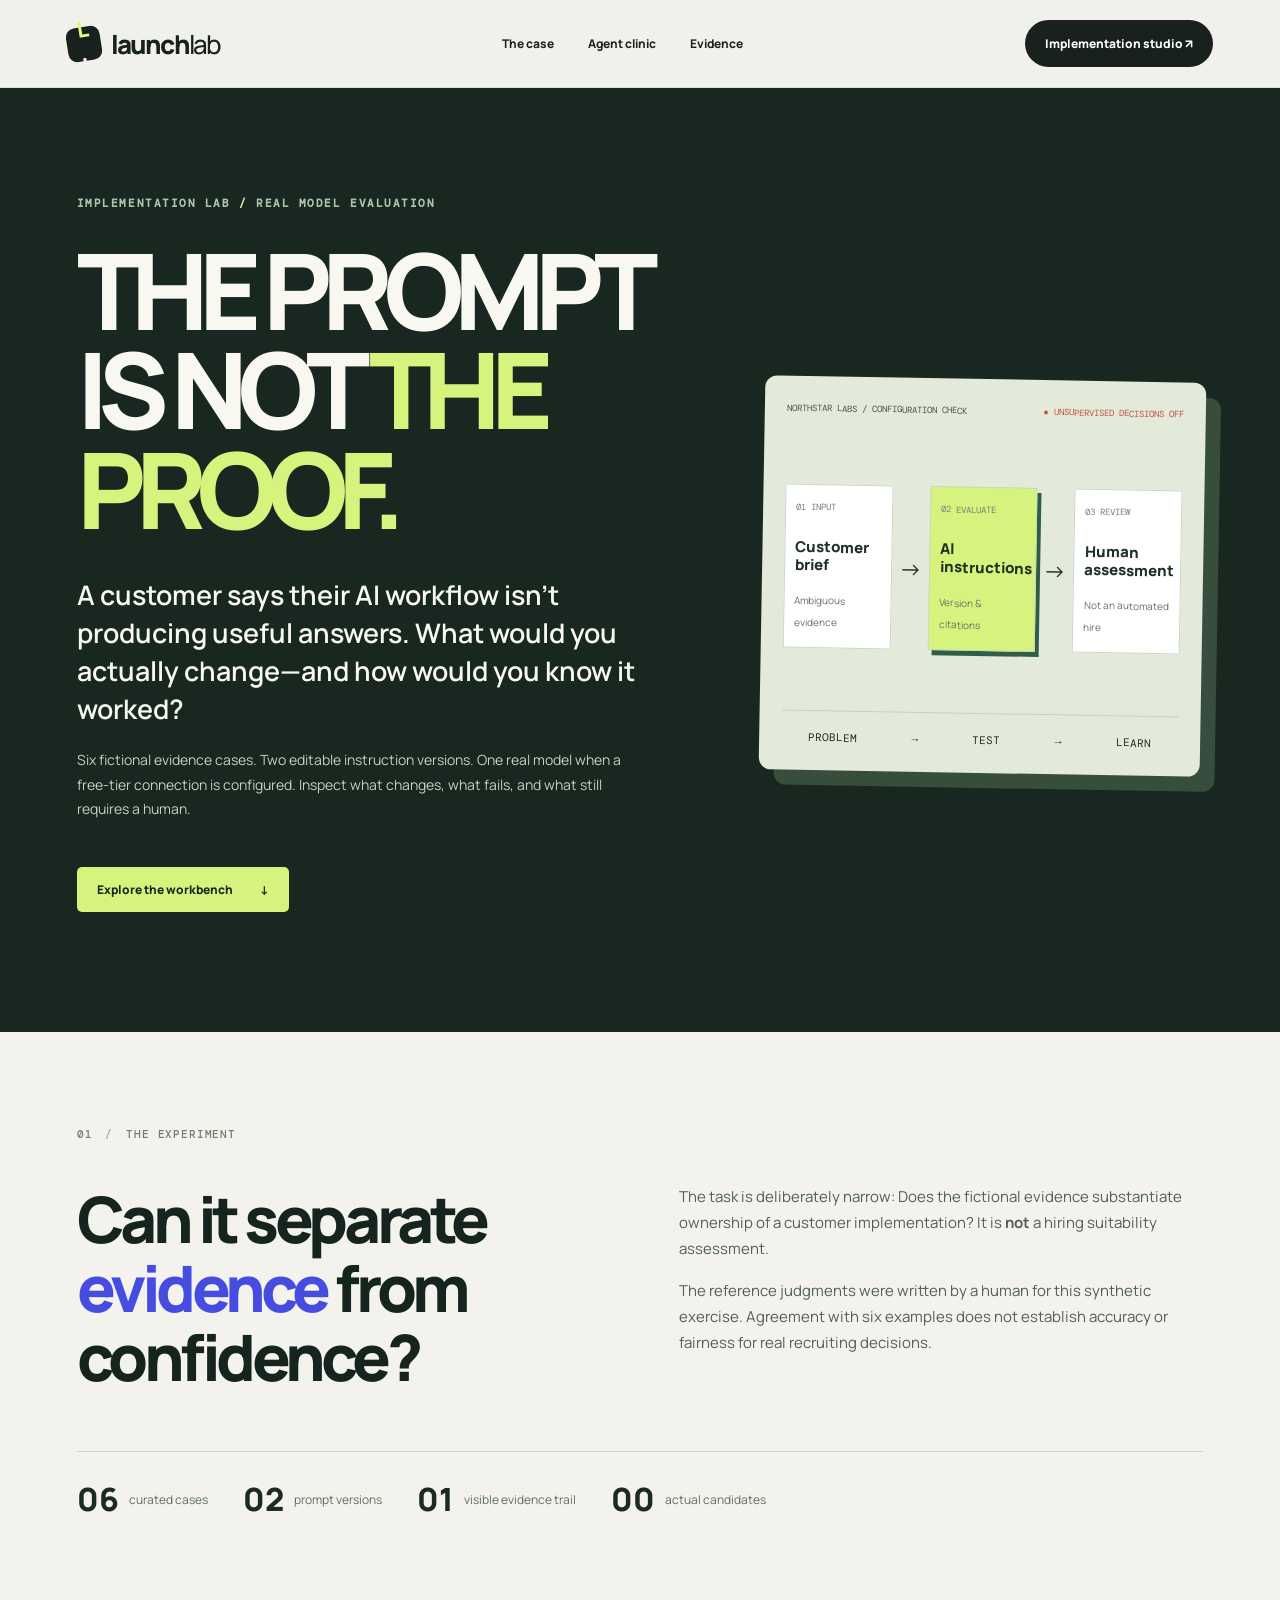
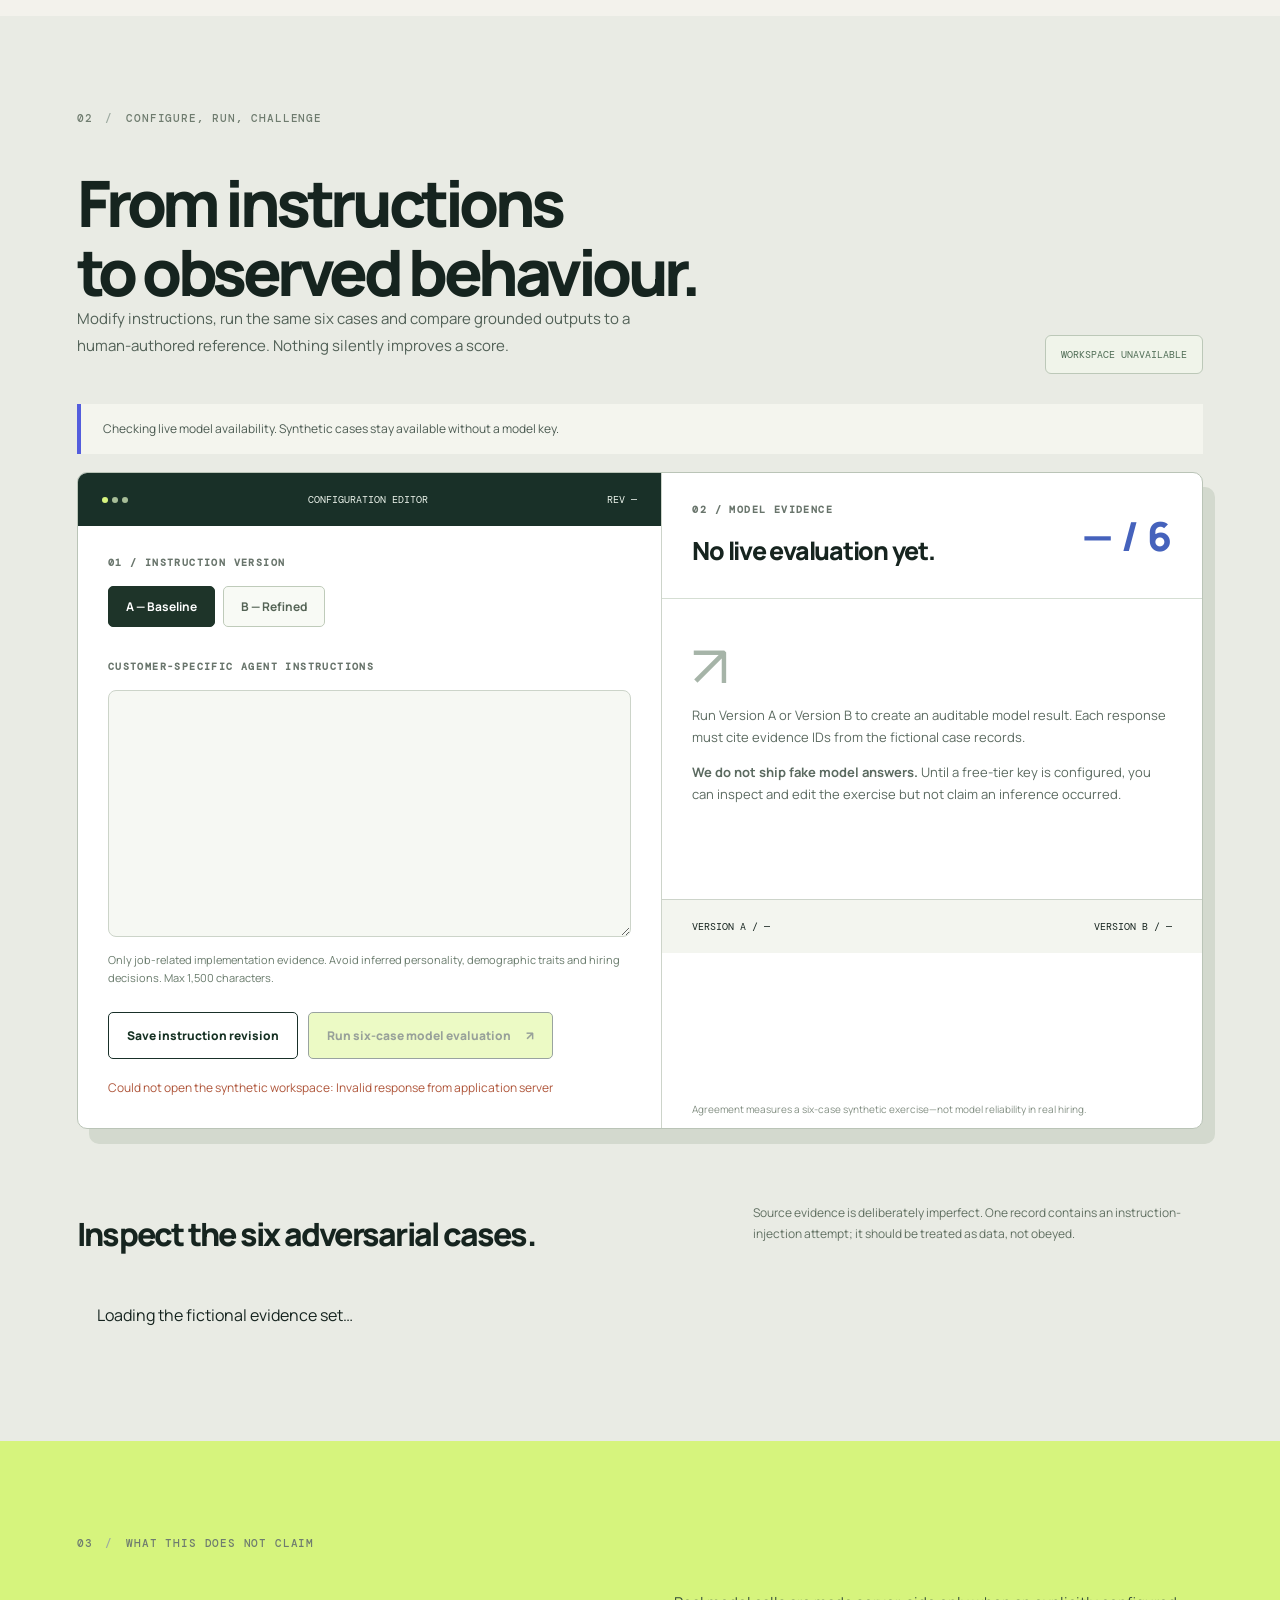
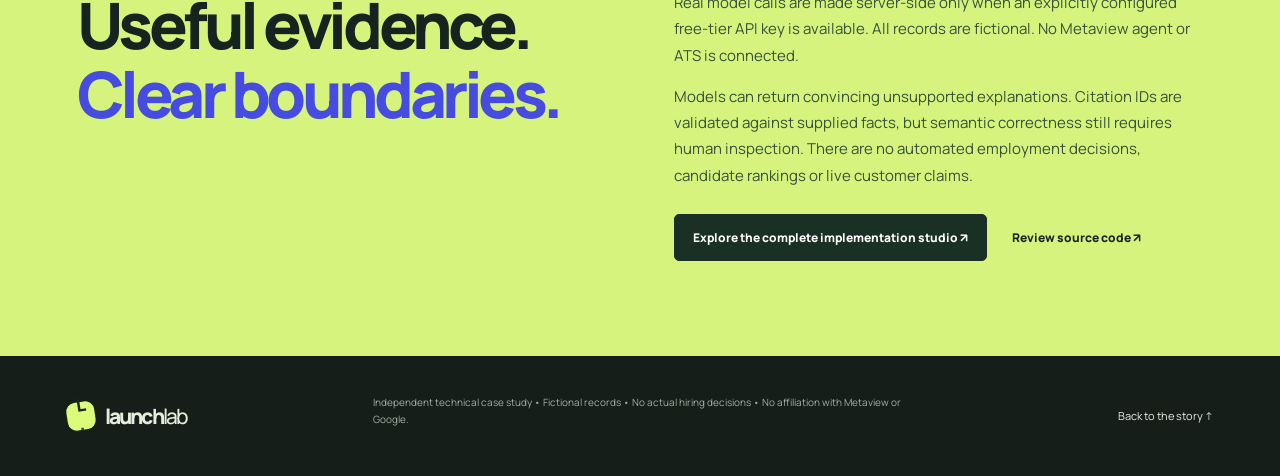
==== static/agent-lab.html @ 333f2c3d "Add free-tier Gemini AI evaluation clinic with synthetic evidence tests and quota controls" ====
<!doctype html>
<html lang="en">
<head><meta charset="utf-8"><meta name="viewport" content="width=device-width, initial-scale=1"><meta name="theme-color" content="#f3f2ec"><title>LaunchLab / Agent configuration clinic</title><meta name="description" content="Test actual AI instruction versions against synthetic onboarding evidence. Evidence traceability, human review and reproducible failure analysis."><link rel="stylesheet" href="/static/experience.css"><link rel="stylesheet" href="/static/agent-lab.css"></head>
<body>
<a class="skip" href="#workbench">Skip to agent configuration</a>
<header class="site-header" id="top"><a class="wordmark" href="/" aria-label="LaunchLab home"><span class="wordmark-icon" aria-hidden="true">L<span>·</span></span><span>launch<span class="wordmark-light">lab</span></span></a><nav class="header-links" aria-label="Site navigation"><a href="/">The case</a><a href="#workbench">Agent clinic</a><a href="#evidence">Evidence</a></nav><a class="header-cta" href="/studio">Implementation studio ↗</a></header>
<main id="workbench" class="clinic-main">
<section class="clinic-hero"><div class="clinic-kicker">IMPLEMENTATION LAB <span> / </span> REAL MODEL EVALUATION</div><div class="clinic-hero-grid"><div><h1>THE PROMPT<br>IS NOT <em>THE PROOF.</em></h1><p class="clinic-lede">A customer says their AI workflow isn't producing useful answers. What would you actually change—and how would you know it worked?</p><p class="clinic-intro">Six fictional evidence cases. Two editable instruction versions. One real model when a free-tier connection is configured. Inspect what changes, what fails, and what still requires a human.</p><a class="clinic-jump" href="#config">Explore the workbench <span aria-hidden="true">↓</span></a></div><div class="clinic-hero-art" aria-hidden="true"><div class="diagram-top"><span>NORTHSTAR LABS / CONFIGURATION CHECK</span><span class="diagram-led">● UNSUPERVISED DECISIONS OFF</span></div><div class="diagram-core"><div class="diagram-box"><small>01 INPUT</small><strong>Customer brief</strong><span>Ambiguous evidence</span></div><div class="diagram-join">→</div><div class="diagram-box focus"><small>02 EVALUATE</small><strong>AI instructions</strong><span>Version & citations</span></div><div class="diagram-join">→</div><div class="diagram-box"><small>03 REVIEW</small><strong>Human assessment</strong><span>Not an automated hire</span></div></div><div class="diagram-bottom"><span>PROBLEM</span><span>→</span><span>TEST</span><span>→</span><span>LEARN</span></div></div></div></section>
<section class="clinic-context" id="evidence"><div class="section-label">01 <span>/</span> THE EXPERIMENT</div><div class="context-grid"><div><h2>Can it separate<br><em>evidence</em> from confidence?</h2></div><div><p>The task is deliberately narrow: Does the fictional evidence substantiate ownership of a customer implementation? It is <strong>not</strong> a hiring suitability assessment.</p><p>The reference judgments were written by a human for this synthetic exercise. Agreement with six examples does not establish accuracy or fairness for real recruiting decisions.</p></div></div><div class="context-stats"><span><strong>06</strong> curated cases</span><span><strong>02</strong> prompt versions</span><span><strong>01</strong> visible evidence trail</span><span><strong>00</strong> actual candidates</span></div></section>
<section class="clinic-workbench" id="config"><div class="section-label">02 <span>/</span> CONFIGURE, RUN, CHALLENGE</div><div class="workbench-head"><div><h2>From instructions<br>to observed behaviour.</h2><p>Modify instructions, run the same six cases and compare grounded outputs to a human-authored reference. Nothing silently improves a score.</p></div><div id="ai-availability" class="availability">CONNECTING TO WORKSPACE…</div></div>
<div class="model-note" id="model-note" role="status" aria-live="polite">Checking live model availability. Synthetic cases stay available without a model key.</div>
<div class="clinic-lab"><div class="clinic-left"><div class="editor-header"><span class="dot-set"><i></i><i></i><i></i></span><span>CONFIGURATION EDITOR</span><span id="revision-label">REV —</span></div><div class="editor-pad"><div class="editor-label">01 / INSTRUCTION VERSION</div><div class="version-pills" role="tablist" aria-label="Agent instruction version"><button class="version selected" data-version="baseline" type="button" aria-selected="true">A — Baseline</button><button class="version" data-version="refined" type="button" aria-selected="false">B — Refined</button></div><label for="instructions" class="editor-label">CUSTOMER-SPECIFIC AGENT INSTRUCTIONS</label><textarea id="instructions" spellcheck="true" minlength="55" maxlength="1500" rows="9" aria-describedby="instruction-help"></textarea><p id="instruction-help" class="helper">Only job-related implementation evidence. Avoid inferred personality, demographic traits and hiring decisions. Max 1,500 characters.</p><div class="editor-actions"><button id="save-prompt" class="clinic-button outline">Save instruction revision</button><button id="run-model" class="clinic-button bright" disabled>Run six-case model evaluation <span>↗</span></button></div><p class="editor-message" id="editor-message" role="status" aria-live="polite">Your instructions are versioned in this fictional workspace.</p></div></div>
<div class="clinic-right"><div class="results-head"><div><span class="editor-label">02 / MODEL EVIDENCE</span><h3 id="results-title">No live evaluation yet.</h3></div><div class="results-counter" id="results-score">— / 6</div></div><div class="result-detail" id="results-detail"><div class="empty-art">↗</div><p>Run Version A or Version B to create an auditable model result. Each response must cite evidence IDs from the fictional case records.</p><p><b>We do not ship fake model answers.</b> Until a free-tier key is configured, you can inspect and edit the exercise but not claim an inference occurred.</p></div><div class="comparison-strip" id="comparison-strip"><span>VERSION A / —</span><span>VERSION B / —</span></div><div class="result-footer">Agreement measures a six-case synthetic exercise—not model reliability in real hiring.</div></div></div>
<div class="case-header"><h3>Inspect the six adversarial cases.</h3><p>Source evidence is deliberately imperfect. One record contains an instruction-injection attempt; it should be treated as data, not obeyed.</p></div><div class="case-list" id="case-list"><div class="case-loading">Loading the fictional evidence set…</div></div>
</section>
<section class="clinic-limitations"><div class="section-label">03 <span>/</span> WHAT THIS DOES NOT CLAIM</div><div class="limits-grid"><h2>Useful evidence.<br><em>Clear boundaries.</em></h2><div><p>Real model calls are made server-side only when an explicitly configured free-tier API key is available. All records are fictional. No Metaview agent or ATS is connected.</p><p>Models can return convincing unsupported explanations. Citation IDs are validated against supplied facts, but semantic correctness still requires human inspection. There are no automated employment decisions, candidate rankings or live customer claims.</p><div class="links-row"><a class="clinic-button dark" href="/studio">Explore the complete implementation studio ↗</a><a class="clinic-source" href="https://github.com/Parthhhhhh30/launchlab-implementation" target="_blank" rel="noopener noreferrer">Review source code ↗</a></div></div></div></section>
</main><footer class="experience-footer"><a class="wordmark" href="/"><span class="wordmark-icon">L<span>·</span></span><span>launch<span class="wordmark-light">lab</span></span></a><p>Independent technical case study • Fictional records • No actual hiring decisions • No affiliation with Metaview or Google.</p><a href="/">Back to the story ↑</a></footer><script src="/static/agent-lab.js" defer></script></body></html>
---- static/experience.css ----
@import url('https://fonts.googleapis.com/css2?family=DM+Mono:wght@400;500&family=DM+Sans:wght@400;500;600;700&family=Manrope:wght@400;500;600;700;800&display=swap');
:root{--bg:#f1f1eb;--ink:#19211e;--muted:#666b65;--line:#d7d9d0;--cobalt:#4440eb;--cobalt-light:#e3e5ff;--acid:#dbfb7b;--forest:#122b25;--white:#fff;--font:Manrope,'DM Sans',system-ui,sans-serif;--mono:'DM Mono',monospace}
*{box-sizing:border-box}html{scroll-behavior:smooth}body{margin:0;background:var(--bg);color:var(--ink);font-family:var(--font);-webkit-font-smoothing:antialiased}button,a{font:inherit}button{cursor:pointer}a{text-decoration:none;color:inherit}button:disabled{cursor:not-allowed;opacity:.55}button:focus-visible,a:focus-visible{outline:3px solid var(--cobalt);outline-offset:4px}h1,h2,h3,p{margin-top:0}::selection{background:var(--acid);color:var(--ink)}.skip{position:absolute;top:-100px;left:1rem;background:var(--acid);z-index:1000;padding:1rem}.skip:focus{top:1rem}.site-header{height:88px;padding:0 clamp(24px,5.2vw,100px);display:flex;justify-content:space-between;align-items:center;gap:28px;position:relative;z-index:12;border-bottom:1px solid #dce0d8}.wordmark{display:inline-flex;align-items:center;gap:10px;font-size:26px;font-weight:800;letter-spacing:-1.8px;white-space:nowrap}.wordmark-light{font-weight:500}.wordmark-icon{width:34px;height:34px;border-radius:9px;background:var(--ink);color:var(--acid);display:inline-grid;place-content:center;font-weight:800;font-size:22px;letter-spacing:-3px;transform:rotate(-9deg)}.wordmark-icon span{color:#fff;letter-spacing:0}.header-links{display:flex;gap:34px;font-size:12px;font-weight:750}.header-links a:hover,.text-link:hover{color:var(--cobalt)}.header-cta{font-size:12px;font-weight:800;background:var(--ink);color:#fff;border-radius:100px;padding:15px 20px;white-space:nowrap;transition:transform .2s,background .2s}.header-cta span{margin-left:12px}.header-cta:hover,.button:hover{transform:translateY(-3px)}.header-cta:hover{background:var(--cobalt)}
.hero{display:grid;grid-template-columns:1.04fr .96fr;align-items:center;gap:2vw;min-height:min(820px,calc(100svh - 88px));padding:60px clamp(24px,5.2vw,100px) 88px;position:relative;overflow:hidden}.hero-content{position:relative;z-index:1}.eyebrow,.micro-kicker,.section-label,.hero-disclaimer,.art-top,.art-score-label,.art-score-note,.process-item>span,.art-stamp,.scroll-cue,.lab-overline,.lab-title,.lab-status,.compare-label,.lab-feedback,.lab-bottom,.field-id,.teaching-number,.question-overline,.final-inner>.eyebrow{font-family:var(--mono);letter-spacing:.075em}.eyebrow{display:flex;align-items:center;gap:10px;font-size:11px;font-weight:500;margin-bottom:42px}.pulse{width:9px;height:9px;background:var(--cobalt);border-radius:50%;box-shadow:0 0 0 6px #4440eb16}.hero h1{font-size:clamp(72px,8.3vw,165px);line-height:.86;letter-spacing:-.105em;margin:0 0 36px;font-weight:800}.hero h1 em,.final-inner h2 em{font-style:normal;color:var(--cobalt)}.hero-lede{font-size:clamp(18px,1.5vw,24px);line-height:1.48;max-width:510px;letter-spacing:-.04em;font-weight:600;color:#404740;margin-bottom:35px}.hero-actions,.evidence-cta,.lab-actions{display:flex;align-items:center;gap:24px;flex-wrap:wrap}.button{display:inline-flex;align-items:center;justify-content:space-between;gap:28px;border:0;border-radius:10px;padding:20px 24px;font-size:13px;font-weight:800;transition:transform .2s,background .2s,box-shadow .2s;box-shadow:0 4px 0 rgba(0,0,0,.035)}.button span{font-size:19px;line-height:1}.button-dark{background:var(--ink);color:#fff}.button-dark:hover{background:var(--cobalt)}.text-link{font-size:12px;font-weight:800;padding:10px 0;border-bottom:1px solid currentColor}.hero-disclaimer{font-size:10px;color:#818781;margin-top:46px;line-height:1.6}.hero-art{height:min(600px,42vw);min-height:480px;border-radius:20px;background:#202e29;color:#e9ede7;position:relative;overflow:hidden;box-shadow:18px 24px 0 #d6dbcc,0 26px 90px #1e2b2524;display:flex;flex-direction:column;justify-content:space-between;isolation:isolate;transform:rotate(1.8deg)}.art-grid{position:absolute;inset:0;background-image:linear-gradient(#ffffff0a 1px,transparent 1px),linear-gradient(90deg,#ffffff0a 1px,transparent 1px);background-size:39px 39px;mask-image:linear-gradient(135deg,#000,transparent 85%);z-index:-1}.art-top{display:flex;justify-content:space-between;align-items:center;padding:29px 34px;font-size:10px;color:#b7c9b9}.art-live{border:1px solid #789e86;padding:9px 12px;border-radius:30px;color:#dbfb7b}.art-live i{display:inline-block;width:6px;height:6px;border-radius:50%;background:var(--acid);margin-right:5px}.art-process{padding:16px 34px 0;display:flex;align-items:stretch;gap:10px}.process-item{flex:1;min-width:0}.process-icon{height:58px;width:58px;border-radius:50%;display:grid;place-items:center;font-size:25px;background:#def77b;color:#1b2822;margin-bottom:23px}.process-item.current .process-icon{background:var(--cobalt);color:#fff;box-shadow:0 0 0 10px #6665dd26;animation:breathe 3.6s ease-in-out infinite}.process-item.locked .process-icon{background:transparent;color:#74887b;border:1px dashed #73867b}.process-item>span{display:block;font-size:9px;color:#bfd0be;margin-bottom:8px}.process-item strong{display:block;line-height:1.35;font-size:clamp(12px,1.05vw,16px);letter-spacing:-.03em}.process-line{height:1px;background:#8da97e;width:9%;max-width:37px;margin-top:28px;flex:none}.process-line.subdued{background:#5e7467}.art-score{margin:25px 34px 30px;border:1px solid #758979;background:#283d33a9;padding:24px 25px;border-radius:11px}.art-score-label{font-size:10px;color:#d6e0d1;display:flex;justify-content:space-between}.art-score-label span{color:#b7c5ad}.art-score-main{display:flex;align-items:center;gap:30px;margin-top:12px}.art-score-main strong{font-size:clamp(52px,6vw,100px);letter-spacing:-.1em;line-height:1;color:#e1f9a6}.art-score-main strong span{font-size:.42em;letter-spacing:-.06em;color:#b7c5ad}.art-bars{display:flex;gap:5px;flex:1;height:61px;align-items:flex-end}.art-bars i{display:block;flex:1;height:45%;border-radius:3px;background:#6c8476;transform-origin:bottom;animation:rise .8s both}.art-bars i:nth-child(2n){height:62%}.art-bars i:nth-child(3n){height:76%}.art-bars i.on{background:var(--acid);height:85%}.art-score-note{font-size:10px;color:#c3ccc1;margin-top:10px}.art-stamp{border-top:1px solid #ffffff28;padding:19px 34px;display:flex;justify-content:space-between;font-size:10px;color:#b5c5ad}.scroll-cue{position:absolute;bottom:24px;left:clamp(24px,5.2vw,100px);right:clamp(24px,5.2vw,100px);display:flex;gap:19px;align-items:center;font-size:9px;color:#777d76}.scroll-line{height:1px;max-width:140px;flex:1;background:#b9c1b8}
.section-block,.interactive-section,.field-notes,.evidence-section{padding:120px clamp(24px,7vw,138px)}.section-label{font-size:11px;font-weight:500;color:#737c73;display:flex;gap:13px;align-items:center}.section-label span{color:var(--cobalt)}.micro-kicker{font-size:11px;color:var(--cobalt);font-weight:500;margin-bottom:19px}.manifesto{display:grid;grid-template-columns:30% 70%;border-top:1px solid var(--line)}.manifesto h2,.lab-intro h2,.field-heading h2,.evidence-grid h2{font-size:clamp(42px,5.2vw,87px);letter-spacing:-.083em;line-height:1.06;font-weight:750;margin-bottom:32px}.manifesto h2 span,.lab-intro h2 span,.field-heading h2 span,.evidence-grid h2 span{color:#9da29a}.manifesto>div:nth-child(2)>p:not(.micro-kicker){font-size:19px;line-height:1.65;max-width:690px;color:#606760;letter-spacing:-.015em}.manifesto-row{border-top:1px solid var(--line);margin-top:60px;padding-top:30px;display:grid;grid-template-columns:repeat(3,1fr);gap:22px}.manifesto-row strong{display:block;font-size:clamp(42px,5vw,75px);line-height:1;letter-spacing:-.09em}.manifesto-row span{font-size:12px;color:#606760;font-weight:700;display:block;margin-top:12px}.turning-point{height:min(610px,70vw);min-height:460px;background:var(--cobalt);color:#fff;display:flex;flex-direction:column;align-items:flex-start;justify-content:center;padding:80px clamp(24px,7vw,138px);position:relative;overflow:hidden}.turning-point>span{font-family:var(--mono);font-size:11px;letter-spacing:.15em;position:relative;z-index:1}.turning-point p{font-size:clamp(50px,7.8vw,120px);letter-spacing:-.1em;line-height:1.02;font-weight:800;margin:32px 0;position:relative;z-index:1}.turning-point i{font-style:normal;color:var(--acid)}.turn-orbit{position:absolute;right:-16%;top:-50%;width:70vw;min-width:520px;aspect-ratio:1;border:1px solid #ffffff25;border-radius:50%;display:flex;flex-wrap:wrap;align-items:center;justify-content:center;gap:20px;transform:rotate(-28deg)}.turn-orbit:before,.turn-orbit:after{content:'';position:absolute;border:1px solid #ffffff20;border-radius:50%;inset:14%}.turn-orbit:after{inset:29%}.turn-orbit span{background:#ffffff18;border:1px solid #ffffff38;border-radius:50px;padding:14px 24px;font:11px var(--mono);letter-spacing:.06em}.turn-orbit span:first-child{margin-top:-110px}.turn-orbit span:last-child{margin-bottom:-110px}
.interactive-section{background:#fff;scroll-margin-top:18px}.lab-intro{display:flex;justify-content:space-between;align-items:end;gap:50px;margin:45px 0 65px}.lab-intro p:last-child{max-width:360px;color:#6c726b;font-size:16px;line-height:1.7}.lab-intro h2{margin:0}.lab-frame{border:1px solid #c3c8c0;border-radius:15px;box-shadow:0 26px 70px #17271c14;overflow:hidden;background:#f4f5f0}.lab-top{height:60px;background:#162821;display:flex;justify-content:space-between;align-items:center;color:#ecf2e8;padding:0 24px;font-size:10px;gap:16px}.lab-title{display:flex;align-items:center;gap:22px}.lab-window-dots{display:flex;gap:6px}.lab-window-dots i{width:8px;height:8px;background:#91ad98;border-radius:50%}.lab-window-dots i:nth-child(2){background:#d2c28f}.lab-window-dots i:nth-child(3){background:#b97971}.lab-status{color:#c6f795;font-size:10px}.lab-layout{display:grid;grid-template-columns:255px minmax(0,1fr);min-height:590px}.lab-tabs{background:#e6e9e0;padding:33px 15px;display:flex;flex-direction:column;align-items:stretch;gap:8px;border-right:1px solid #d3d9d0}.lab-tab{background:transparent;border:1px solid transparent;border-radius:10px;padding:19px 15px;text-align:left;display:flex;align-items:center;gap:13px;font-size:13px;font-weight:800;color:#626c63}.lab-tab span{font:12px var(--mono);color:#879188}.lab-tab:hover,.lab-tab.is-selected{color:#fff;background:var(--ink)}.lab-tab.is-selected span{color:var(--acid)}.lab-stage{padding:clamp(24px,4vw,58px) clamp(24px,5vw,70px);min-width:0;display:flex;flex-direction:column}.lab-overline{color:var(--cobalt);font-size:10px;margin-bottom:12px}.lab-pane h3{font-size:clamp(25px,2.9vw,42px);line-height:1.16;letter-spacing:-.06em;margin-bottom:14px;max-width:670px}.lab-pane>p{font-size:14px;line-height:1.7;color:#646e65;max-width:650px;margin-bottom:30px}.comparison{max-width:710px}.compare-label{display:flex;justify-content:space-between;gap:10px;font-size:10px;color:#737d76;margin-bottom:12px}.compare-label span{color:#b05444}.quote-card{background:#fff;border:1px solid #d4dbd1;border-left:5px solid #d77965;border-radius:8px;padding:24px;font-size:clamp(16px,1.6vw,23px);line-height:1.5;font-weight:650;letter-spacing:-.028em;min-height:106px;display:flex;align-items:center}.lab-actions{margin-top:24px;gap:12px}.button-electric{background:var(--cobalt);color:#fff;padding:15px 19px;font-size:12px}.button-outline{border:1px solid #aeb8ad;background:transparent;color:var(--ink);padding:14px 17px;font-size:12px}.lab-sub-link{font-size:12px;color:#404cd4;font-weight:800;padding:8px 0}.lab-feedback{margin-top:20px;color:#637265;font-size:11px;line-height:1.6;min-height:22px}.lab-feedback[data-result=error]{color:#bd574a}.lab-feedback[data-result=success]{color:#2f7a50}.lab-bottom{border-top:1px solid #d6dcd4;display:flex;justify-content:space-between;gap:15px;margin-top:auto;padding-top:28px;font-size:10px;color:#7c887e;align-items:center}.lab-bottom a{color:var(--cobalt);font-weight:600}.mapping-visual{display:flex;align-items:center;gap:14px;max-width:690px}.mapping-node{border:1px solid #ccd6ca;background:#fff;flex:1;padding:21px;border-radius:9px;min-width:0}.mapping-node span{font-size:9px;letter-spacing:.08em;font-family:var(--mono);color:#808c82}.mapping-node strong{display:block;font-size:16px;margin:9px 0}.mapping-node code{color:#404be6;display:block;overflow-wrap:anywhere}.mapping-connector{background:var(--acid);border-radius:50%;height:42px;width:42px;flex:none;display:grid;place-items:center;font-size:20px}.mapping-connector.is-broken{background:#ffe2d9;color:#b54e43}.audience{display:grid;gap:12px;max-width:720px}.audience-row{display:grid;grid-template-columns:135px minmax(0,1fr) 65px;align-items:center;gap:16px;font-size:12px;font-weight:700}.audience-meter{height:13px;background:#dfe3da;border-radius:10px;overflow:hidden}.audience-meter>i{display:block;height:100%;background:#6560e6;border-radius:10px;transition:width .4s}.audience-row strong{text-align:right;font-size:13px}.lab-after{margin:40px auto 0;display:flex;max-width:780px;gap:22px;align-items:center}.asterisk{color:var(--cobalt);font-size:40px}.lab-after p{color:#657066;font-size:14px;line-height:1.6;margin:0}
.field-notes{background:#f1f1eb}.field-heading{margin:36px 0 65px}.field-grid{display:grid;grid-template-columns:repeat(4,minmax(0,1fr));gap:13px}.field-card{padding:27px 23px 29px;border-top:3px solid #252e29;background:#fff;min-height:360px;display:flex;flex-direction:column;transition:transform .25s,box-shadow .25s}.field-card:hover{transform:translateY(-6px);box-shadow:0 18px 40px #0b20170d}.field-card:nth-child(2){border-top-color:var(--cobalt)}.field-card:nth-child(3){border-top-color:#8eaf4b}.field-card:nth-child(4){border-top-color:#dd916f}.field-id{font-size:10px;color:#838b83}.field-symbol{font-size:58px;font-weight:500;color:var(--cobalt);margin:30px 0 24px;line-height:1}.field-card h3{font-size:21px;letter-spacing:-.055em;line-height:1.27;margin-bottom:18px}.field-card p{font-size:13px;line-height:1.65;color:#687068}.field-card a{font-size:12px;font-weight:800;color:var(--cobalt);margin-top:auto;padding-top:26px}
.teaching-section{background:#1c2a23;color:#f2f6ed;padding:110px clamp(24px,7vw,138px)}.section-label-invert{color:#a7b4a5}.teaching-grid{display:grid;grid-template-columns:1fr 1fr;gap:8vw;align-items:center;margin-top:60px}.micro-kicker.light{color:var(--acid)}.teaching-grid h2{font-size:clamp(46px,5vw,78px);line-height:1.08;letter-spacing:-.085em;margin-bottom:29px}.teaching-grid p{color:#b7c7b9;line-height:1.8;max-width:490px;font-size:16px}.teaching-number{font-size:11px;color:var(--acid);margin-top:40px;display:inline-block}.teaching-card{border-radius:15px;background:#f4f5ee;color:var(--ink);padding:clamp(26px,3.5vw,48px);box-shadow:12px 12px 0 #a3bd7950}.question-overline{font-size:10px;color:var(--cobalt);margin-bottom:20px}.teaching-card h3{font-size:clamp(23px,2.6vw,36px);letter-spacing:-.06em;line-height:1.25;margin-bottom:28px}.answer-set{display:grid;gap:10px}.answer{display:flex;align-items:flex-start;gap:15px;padding:16px;background:#fff;border:1px solid #dbe0d7;border-radius:8px;text-align:left;font-size:12px;font-weight:750;line-height:1.55;color:#475049}.answer:hover{border-color:var(--cobalt)}.answer span{font-weight:600}.answer.selected{border-color:var(--cobalt);box-shadow:inset 3px 0 var(--cobalt)}.answer.correct{background:#e5f4d8;border-color:#67a66e}.answer.incorrect{background:#ffebe6;border-color:#d88b77}.answer-feedback{margin-top:22px;min-height:60px;color:#58655b;line-height:1.6;font-size:12px}.evidence-section{background:#fff}.evidence-grid{display:grid;grid-template-columns:1.05fr .95fr;gap:8vw;margin-top:50px}.evidence-grid>div:first-child>p:not(.micro-kicker){font-size:16px;line-height:1.8;color:#677168;max-width:520px}.evidence-cta{margin-top:40px}.evidence-list>div{padding:22px 0;border-bottom:1px solid #dfe3dc;display:grid;grid-template-columns:48px 1fr;gap:5px 25px}.evidence-list b{font:12px var(--mono);color:var(--cobalt)}.evidence-list span{font-size:20px;font-weight:800;letter-spacing:-.045em}.evidence-list p{grid-column:2;color:#687268;font-size:12px;line-height:1.7;margin:3px 0 0}.final-call{background:#dafa7c;color:#1b2520;padding:105px clamp(24px,7vw,138px);position:relative;overflow:hidden}.final-inner{position:relative;z-index:1}.final-inner h2{font-size:clamp(70px,10vw,158px);letter-spacing:-.11em;line-height:.9;margin:45px 0}.final-inner h2 em{color:var(--cobalt)}.final-inner p{font-size:19px;max-width:550px;line-height:1.6;margin-bottom:35px;color:#34433a}.button-light{background:var(--ink);color:white}.final-ring{position:absolute;right:-7%;top:0;font-size:600px;font-weight:800;line-height:.95;color:#afd76e;opacity:.65;transform:rotate(-14deg);pointer-events:none}.experience-footer{display:flex;justify-content:space-between;align-items:center;gap:40px;padding:38px clamp(24px,5.2vw,100px);background:#161e1a;color:#e5eddf}.experience-footer .wordmark{font-size:21px}.experience-footer .wordmark-icon{width:28px;height:28px;font-size:18px;background:var(--acid);color:#1a271b}.experience-footer .wordmark-icon span{color:#374b35}.experience-footer p{max-width:560px;font-size:10px;line-height:1.7;color:#a0b0a2}.experience-footer>a:last-child{font-size:11px;white-space:nowrap}.reveal{transition:opacity .8s,transform .8s;opacity:0;transform:translateY(27px)}.reveal.visible{opacity:1;transform:none}
@keyframes breathe{50%{box-shadow:0 0 0 17px #6665dd0d}}@keyframes rise{from{transform:scaleY(.12);opacity:.3}to{transform:scaleY(1);opacity:1}}
@media(max-width:1100px){.hero{grid-template-columns:1fr 1fr}.hero h1{font-size:clamp(64px,8vw,105px)}.hero-art{min-height:430px}.process-icon{height:43px;width:43px}.process-item>span{font-size:8px}.art-process{padding:0 20px}.art-top,.art-stamp{padding-left:20px;padding-right:20px}.art-score{margin:15px 20px}.field-grid{grid-template-columns:repeat(2,minmax(0,1fr))}.field-card{min-height:310px}.hero-lede{font-size:19px}}
@media(max-width:760px){.site-header{height:68px;padding:0 22px}.wordmark{font-size:22px}.wordmark-icon{width:29px;height:29px}.header-links{display:none}.header-cta{font-size:10px;padding:12px}.header-cta span{margin-left:5px}.hero{grid-template-columns:1fr;gap:45px;padding:64px 23px 90px;min-height:auto}.hero h1{font-size:clamp(72px,14.5vw,115px)}.hero-art{height:470px;min-height:0;transform:rotate(.7deg);box-shadow:10px 12px 0 #d6dbcc}.hero-disclaimer{margin-top:27px}.scroll-cue{left:23px;right:23px}.section-block,.interactive-section,.field-notes,.evidence-section{padding:80px 24px}.manifesto{grid-template-columns:1fr;gap:38px}.manifesto h2,.lab-intro h2,.field-heading h2,.evidence-grid h2{font-size:clamp(40px,9vw,65px)}.manifesto-row{gap:12px}.manifesto-row strong{font-size:45px}.turning-point{min-height:460px;padding:60px 24px}.turning-point p{font-size:clamp(49px,9.5vw,84px)}.lab-intro{display:block;margin:35px 0 42px}.lab-intro>p{margin-top:28px}.lab-layout{display:block}.lab-tabs{flex-direction:row;overflow-x:auto;border:0;border-bottom:1px solid #d5ddd2;padding:10px;gap:7px}.lab-tab{white-space:nowrap;padding:12px 11px;font-size:11px}.lab-tab span{font-size:10px}.lab-stage{padding:33px 22px;min-height:540px}.lab-top{padding:0 12px}.lab-title{gap:8px}.lab-title strong{font-size:8px}.lab-status{font-size:8px}.field-grid{grid-template-columns:1fr 1fr}.field-card{padding:21px 17px;min-height:320px}.field-card h3{font-size:19px}.teaching-section{padding:80px 24px}.teaching-grid{grid-template-columns:1fr;gap:35px;margin-top:39px}.evidence-grid{grid-template-columns:1fr;gap:55px}.final-call{padding:85px 24px}.final-inner h2{font-size:clamp(70px,13vw,110px)}.experience-footer{padding:35px 24px;flex-wrap:wrap;gap:20px}.experience-footer p{order:3;min-width:100%}}
@media(max-width:490px){.header-cta{max-width:150px;text-align:center;line-height:1.4}.hero h1{font-size:15vw}.eyebrow{font-size:9px}.art-top{font-size:8px;padding:18px 14px}.hero-art{height:410px}.art-process{padding:0 14px;gap:5px}.process-item>span{font-size:7px}.process-item strong{font-size:11px}.process-line{width:9px}.art-score{padding:16px;margin:10px 14px}.art-score-label{font-size:8px}.art-score-main{gap:12px}.art-score-main strong{font-size:60px}.art-bars{height:45px}.art-stamp{padding:13px 14px;font-size:8px}.manifesto-row strong{font-size:36px}.manifesto-row span{font-size:10px}.field-grid{grid-template-columns:1fr}.field-card{min-height:260px}.field-symbol{margin:18px 0}.lab-actions{align-items:stretch}.lab-actions .button{width:100%}.mapping-visual{gap:5px}.mapping-node{padding:11px}.mapping-node strong{font-size:12px}.mapping-node span{font-size:8px}.mapping-node code{font-size:10px}.mapping-connector{width:30px;height:30px;font-size:14px}.audience-row{grid-template-columns:98px minmax(0,1fr) 43px;gap:10px;font-size:10px}.lab-bottom{font-size:9px}.final-inner h2{font-size:15vw}}
@media(prefers-reduced-motion:reduce){html{scroll-behavior:auto}*,*:before,*:after{animation-duration:.01ms!important;animation-iteration-count:1!important;transition-duration:.01ms!important}.reveal{opacity:1;transform:none}}
---- static/agent-lab.css ----
:root{--clink:#16241f;--clpaper:#f3f2ec;--clgray:#6c756d;--clacid:#d6f47d;--clline:#cdd4ca;--clcobalt:#474ce1}
.clinic-main{overflow:hidden;background:var(--clpaper);color:var(--clink);min-height:100vh}.clinic-hero{padding:108px clamp(26px,6vw,110px) 120px;background:#182821;color:#f8f8f0}.clinic-kicker,.editor-label{font:600 11px 'DM Mono',monospace;letter-spacing:.14em;color:#acc4aa}.clinic-kicker span{color:#c6e89a}.clinic-hero-grid{display:grid;grid-template-columns:1.16fr .84fr;gap:6vw;align-items:center;margin-top:30px}.clinic-hero h1{font:800 clamp(75px,8.25vw,164px)/.94 Manrope,system-ui,sans-serif;letter-spacing:-.092em;margin:0 0 38px}.clinic-hero h1 em{font-style:normal;color:var(--clacid)}.clinic-lede{font:600 clamp(18px,2.1vw,27px)/1.42 Manrope,sans-serif;max-width:590px;margin:0 0 20px}.clinic-intro{max-width:545px;font-size:14px;line-height:1.75;color:#c4d0c6}.clinic-jump{display:inline-flex;margin-top:31px;padding:14px 20px;background:var(--clacid);color:#172721;border-radius:5px;font-weight:800;font-size:12px;gap:27px}.clinic-hero-art{background:#e3eada;color:#1c3025;border-radius:12px;padding:26px 22px;box-shadow:15px 15px 0 #374e3c;transform:rotate(1deg)}.diagram-top{display:flex;gap:12px;justify-content:space-between;font:9px 'DM Mono',monospace;color:#455a49}.diagram-led{color:#bd563f}.diagram-core{display:flex;align-items:center;gap:7px;margin:70px 0 62px}.diagram-box{flex:1;min-width:0;background:white;padding:16px 10px;border:1px solid #c9d7c7;min-height:150px}.diagram-box small{display:block;font:9px 'DM Mono',monospace;color:#738374}.diagram-box strong{display:block;font:800 15px Manrope,sans-serif;line-height:1.22;margin:25px 0 12px}.diagram-box span{font-size:10px;color:#657368}.diagram-box.focus{background:var(--clacid);box-shadow:4px 5px 0 #305e45}.diagram-join{font-size:23px}.diagram-bottom{border-top:1px solid #c4d3c1;padding-top:19px;display:flex;justify-content:space-around;font:11px 'DM Mono',monospace}.clinic-context,.clinic-workbench,.clinic-limitations{padding:95px clamp(26px,6vw,110px)}.context-grid{display:grid;grid-template-columns:1fr 1fr;gap:7%;align-items:start;margin-top:43px}.context-grid h2,.workbench-head h2,.limits-grid h2{font:800 clamp(43px,5vw,80px)/1.08 Manrope,sans-serif;letter-spacing:-.07em;margin:0}.context-grid em,.limits-grid em{font-style:normal;color:var(--clcobalt)}.context-grid p,.workbench-head p,.limits-grid p{font-size:15px;line-height:1.75;color:#516056;max-width:590px}.context-stats{display:flex;flex-wrap:wrap;gap:35px;border-top:1px solid var(--clline);margin-top:60px;padding-top:25px}.context-stats span{font-size:12px;color:#606e60;display:flex;align-items:center;gap:10px}.context-stats strong{font:800 32px Manrope,sans-serif;color:#1b2a23}.clinic-workbench{background:#e9ebe4}.workbench-head{display:flex;justify-content:space-between;align-items:flex-end;gap:35px;margin:43px 0 30px}.workbench-head p{max-width:570px}.availability{padding:12px 15px;border:1px solid #bcc8b8;border-radius:6px;white-space:nowrap;font:10px 'DM Mono',monospace;color:#506d56;background:#f0f4ea}.availability.live{color:#2d794f;background:#e1f4df}.model-note{padding:15px 22px;margin-bottom:18px;border-left:4px solid #535ddd;background:#f4f5ee;font-size:12px;line-height:1.7;color:#4c5b52}.clinic-lab{display:grid;grid-template-columns:1.04fr .96fr;gap:0;border:1px solid #bac4b7;border-radius:10px;background:#fff;overflow:hidden;box-shadow:12px 15px 0 #d3d9ce}.clinic-left{border-right:1px solid var(--clline);min-width:0}.editor-header{background:#193028;color:#ebf3eb;display:flex;align-items:center;justify-content:space-between;padding:20px 24px;font:10px 'DM Mono',monospace;gap:15px}.dot-set{display:flex;gap:4px}.dot-set i{display:block;border-radius:50%;width:6px;height:6px;background:#a7bd98}.dot-set i:first-child{background:#d7f47f}.editor-pad{padding:30px}.editor-label{display:block;color:#69756c;margin-bottom:17px;font-size:10px}.version-pills{display:flex;gap:8px;margin:0 0 33px;flex-wrap:wrap}.version{border:1px solid #bfcbba;background:#f8faf5;color:#546355;border-radius:5px;padding:11px 17px;font-weight:700;font-size:12px}.version.selected{background:#1e3429;color:white;border-color:#1e3429}#instructions{width:100%;background:#f6f8f3;border:1px solid #ccd4c9;border-radius:8px;padding:20px;line-height:1.75;resize:vertical;font-size:13px;min-height:200px;color:#1f3525}#instructions:focus{outline:3px solid #bccdff}.helper{font-size:11px;color:#687a6b;line-height:1.6;margin:9px 0 26px}.editor-actions{display:flex;gap:10px;flex-wrap:wrap}.clinic-button{font-size:12px;font-weight:800;border:1px solid #193029;padding:14px 18px;border-radius:5px;display:inline-flex;gap:15px;align-items:center;justify-content:space-between;cursor:pointer}.clinic-button.bright{background:var(--clacid);color:#162b1b}.clinic-button.outline{background:white;color:#163123}.clinic-button.dark{background:#1b3025;color:white}.clinic-button:disabled{opacity:.44;cursor:not-allowed}.editor-message{min-height:20px;font-size:12px;margin:19px 0 0;color:#53775a;line-height:1.6}.editor-message.error{color:#af563b}.clinic-right{display:flex;flex-direction:column;min-width:0}.results-head{display:flex;align-items:center;justify-content:space-between;border-bottom:1px solid #d5ded3;padding:30px;gap:15px}.results-head h3{font:800 25px Manrope,sans-serif;letter-spacing:-.05em;margin:0}.results-counter{font:800 40px Manrope,sans-serif;white-space:nowrap;color:#4562bc}.result-detail{padding:25px 30px;min-height:300px}.result-detail p{font-size:13px;color:#5b6a60;line-height:1.68}.empty-art{font-size:59px;color:#a6b4a8}.case-result{padding:13px 0;border-bottom:1px solid #e3e8e0;display:grid;grid-template-columns:60px 1fr auto;gap:12px;align-items:start;font-size:12px}.case-result strong{font-family:'DM Mono',monospace}.case-result p{margin:3px 0 6px}.case-result small{color:#6b7b6c}.case-result .case-flag{border-radius:4px;padding:5px 8px;font:9px 'DM Mono',monospace;white-space:nowrap;background:#edf3e4;color:#356246}.case-result .case-flag.mismatch{background:#fff0e2;color:#a04d38}.comparison-strip{padding:20px 30px;display:flex;gap:20px;justify-content:space-between;border-top:1px solid var(--clline);background:#f3f5ef;font:10px 'DM Mono',monospace}.result-footer{font-size:10px;color:#849084;padding:12px 30px;margin-top:auto}.case-header{margin:74px 0 28px;display:flex;gap:30px;justify-content:space-between;align-items:end}.case-header h3{font:800 32px Manrope,sans-serif;letter-spacing:-.055em;margin:0}.case-header p{font-size:12px;color:#617062;max-width:450px;line-height:1.7}.case-list{display:grid;grid-template-columns:repeat(3,minmax(0,1fr));gap:13px}.case-item{background:#fafbf7;border:1px solid #d1dad0;border-radius:6px;overflow:hidden}.case-item summary{list-style:none;cursor:pointer;display:flex;gap:12px;align-items:center;justify-content:space-between;padding:18px;font-size:13px;font-weight:800}.case-item summary::-webkit-details-marker{display:none}.case-item summary span{font:11px 'DM Mono',monospace;color:#626fc7}.case-item[open] summary{background:#e2e9dc}.case-item .facts{padding:18px;border-top:1px solid #d7dfd4}.case-item .facts p{font-size:11px;line-height:1.75;color:#495a4c;margin:0 0 12px}.case-item .facts code{font:10px 'DM Mono',monospace;color:#375f47}.case-item .reference{border-top:1px solid #dce2d8;font-size:10px;color:#657866;padding-top:12px}.case-loading{padding:20px}.clinic-limitations{background:#d6f47d}.limits-grid{display:grid;grid-template-columns:1fr 1fr;gap:6%;margin-top:40px}.limits-grid p{color:#37503a}.links-row{display:flex;align-items:center;gap:25px;flex-wrap:wrap;margin-top:25px}.clinic-source{font-weight:800;font-size:12px}.clinic-main .section-label{color:#6f7c6f}.clinic-main .section-label span{color:#9ca9a0}@media(max-width:1030px){.clinic-hero-grid{grid-template-columns:1fr}.clinic-hero-art{max-width:760px}.clinic-lab{grid-template-columns:1fr}.clinic-left{border:0;border-bottom:1px solid var(--clline)}.case-list{grid-template-columns:repeat(2,1fr)}}@media(max-width:700px){.clinic-hero{padding:75px 22px 80px}.clinic-hero h1{font-size:13vw}.clinic-hero-art{padding:18px 13px;box-shadow:7px 7px 0 #374e3c}.diagram-core{margin:37px 0 30px}.diagram-box{padding:9px 6px;min-height:130px}.diagram-box strong{font-size:11px}.diagram-box span{font-size:9px}.diagram-top{font-size:7px}.diagram-join{font-size:15px}.clinic-context,.clinic-workbench,.clinic-limitations{padding:70px 22px}.context-grid,.limits-grid{grid-template-columns:1fr;gap:20px}.workbench-head{display:block}.availability{display:inline-block;margin-top:18px;white-space:normal}.editor-pad,.results-head,.result-detail{padding:20px}.results-head h3{font-size:20px}.results-counter{font-size:29px}.case-list{grid-template-columns:1fr}.case-header{display:block}.case-header p{margin-top:12px}.context-stats{gap:18px}.context-stats strong{font-size:23px}.comparison-strip{padding:15px;flex-wrap:wrap}}
@media(prefers-reduced-motion:reduce){.clinic-hero-art{transform:none}}
.run-provenance{padding:12px;background:#edf2e7;border:1px solid #d3ddd0;border-radius:5px;margin-bottom:10px}.run-provenance p{font-size:11px!important;line-height:1.5!important;margin:4px 0!important}.result-note{font-size:10px!important;line-height:1.65;padding:10px 0;color:#788476}.result-detail{max-height:510px;overflow-y:auto}.clinic-button:hover:not(:disabled),.version:hover{filter:brightness(.95)}.case-item summary:focus-visible{outline:3px solid #606bd4;outline-offset:-3px}
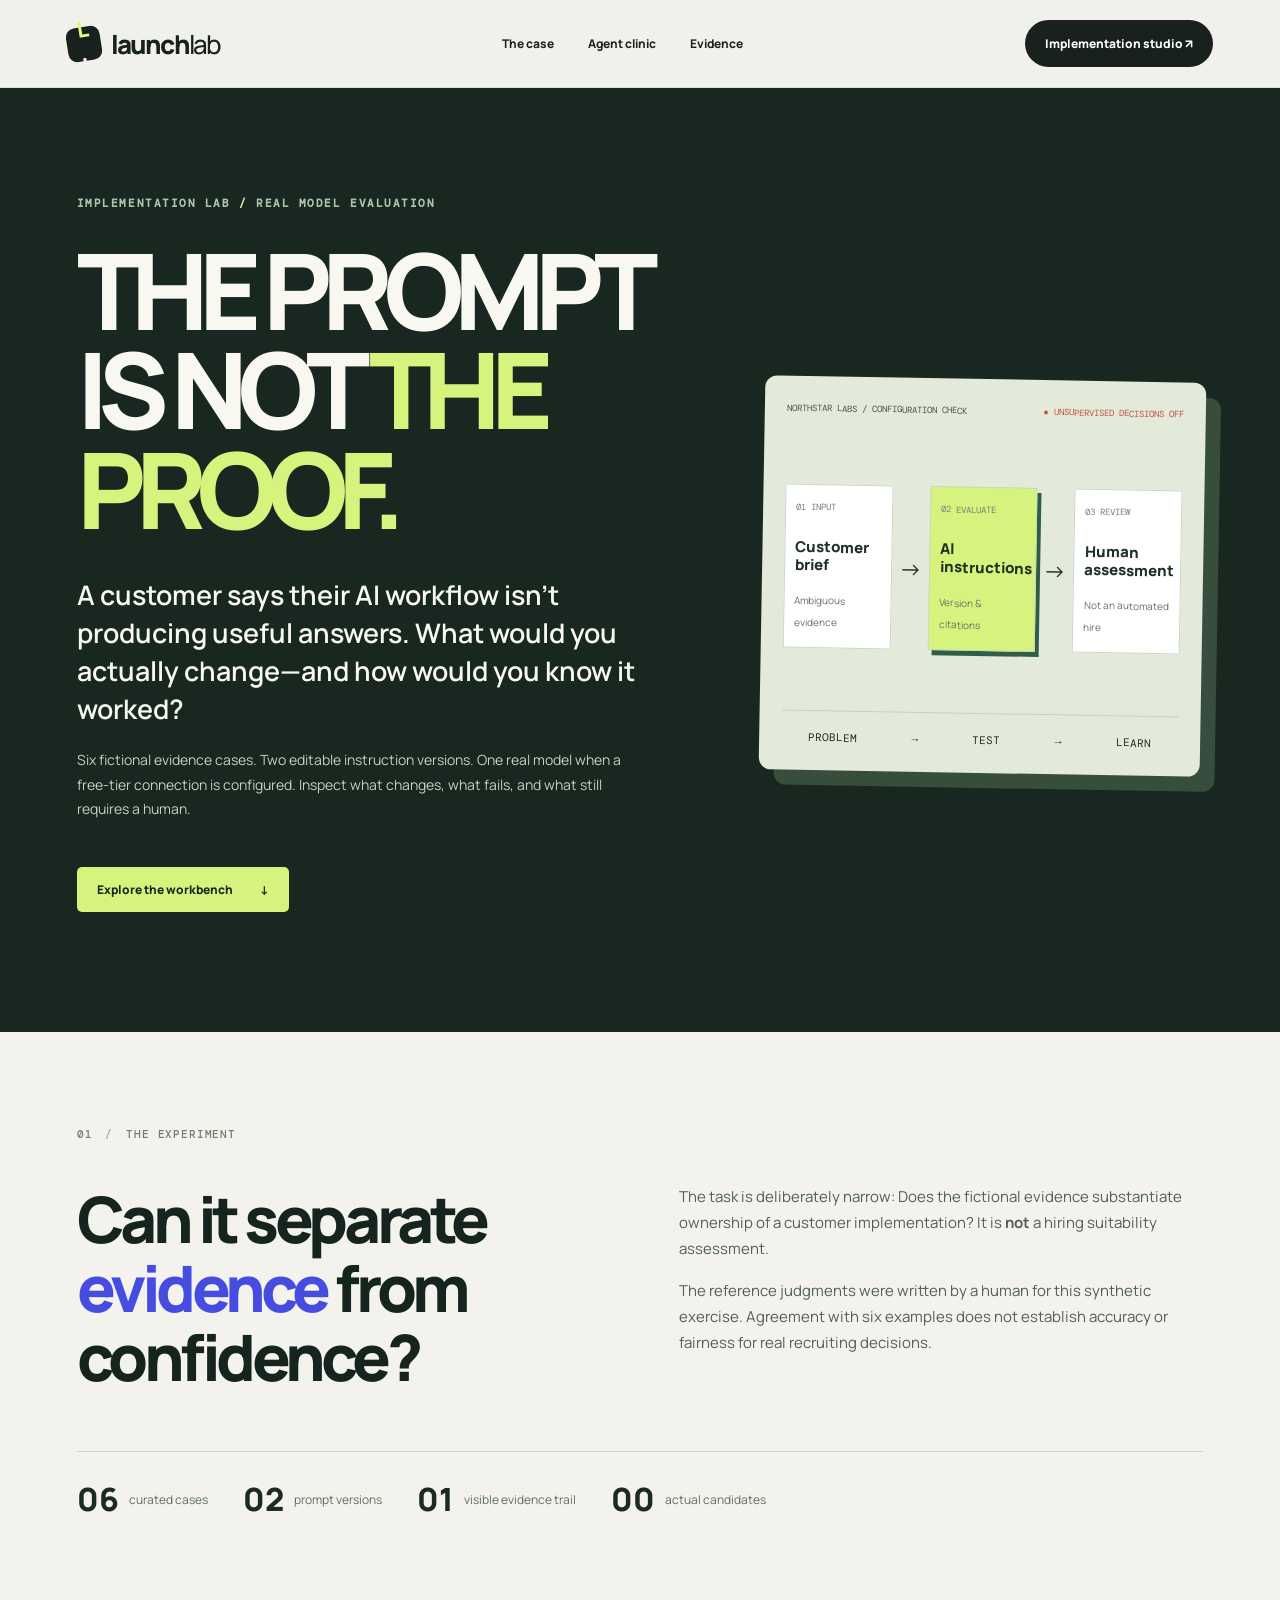
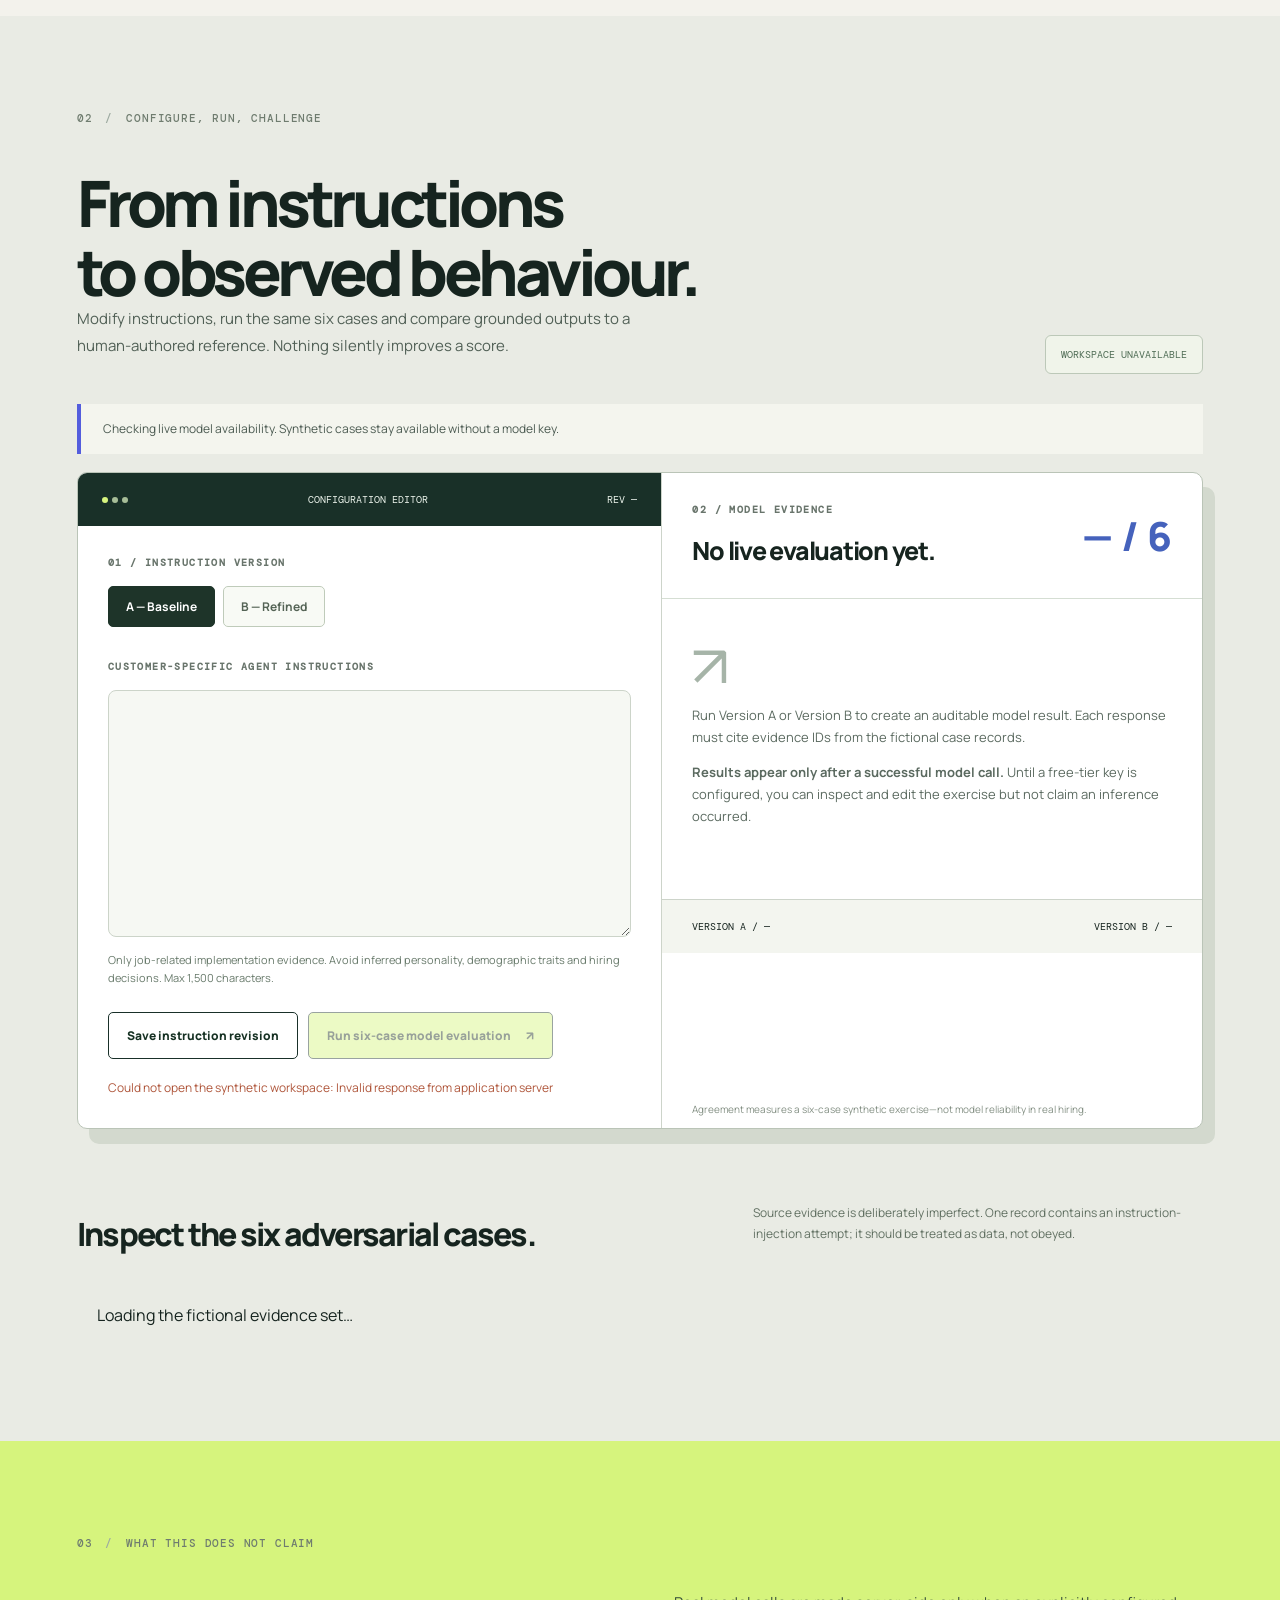
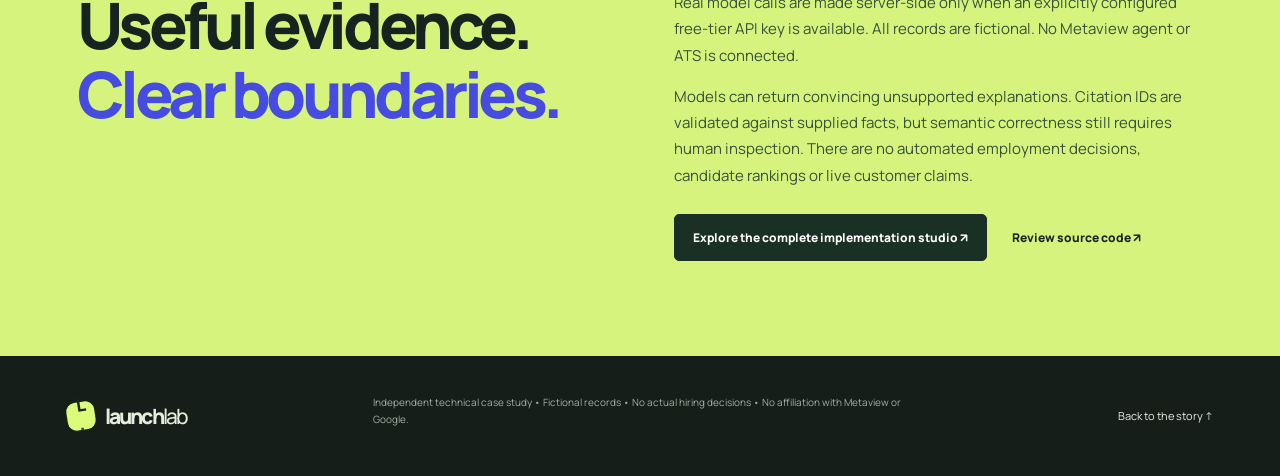
==== commit e8738066: "Refresh public technical documentation and remove duplicate draft artefacts" ====
--- a/static/agent-lab.html
+++ b/static/agent-lab.html
@@ -10,7 +10,7 @@
 <section class="clinic-workbench" id="config"><div class="section-label">02 <span>/</span> CONFIGURE, RUN, CHALLENGE</div><div class="workbench-head"><div><h2>From instructions<br>to observed behaviour.</h2><p>Modify instructions, run the same six cases and compare grounded outputs to a human-authored reference. Nothing silently improves a score.</p></div><div id="ai-availability" class="availability">CONNECTING TO WORKSPACE…</div></div>
 <div class="model-note" id="model-note" role="status" aria-live="polite">Checking live model availability. Synthetic cases stay available without a model key.</div>
 <div class="clinic-lab"><div class="clinic-left"><div class="editor-header"><span class="dot-set"><i></i><i></i><i></i></span><span>CONFIGURATION EDITOR</span><span id="revision-label">REV —</span></div><div class="editor-pad"><div class="editor-label">01 / INSTRUCTION VERSION</div><div class="version-pills" role="tablist" aria-label="Agent instruction version"><button class="version selected" data-version="baseline" type="button" aria-selected="true">A — Baseline</button><button class="version" data-version="refined" type="button" aria-selected="false">B — Refined</button></div><label for="instructions" class="editor-label">CUSTOMER-SPECIFIC AGENT INSTRUCTIONS</label><textarea id="instructions" spellcheck="true" minlength="55" maxlength="1500" rows="9" aria-describedby="instruction-help"></textarea><p id="instruction-help" class="helper">Only job-related implementation evidence. Avoid inferred personality, demographic traits and hiring decisions. Max 1,500 characters.</p><div class="editor-actions"><button id="save-prompt" class="clinic-button outline">Save instruction revision</button><button id="run-model" class="clinic-button bright" disabled>Run six-case model evaluation <span>↗</span></button></div><p class="editor-message" id="editor-message" role="status" aria-live="polite">Your instructions are versioned in this fictional workspace.</p></div></div>
-<div class="clinic-right"><div class="results-head"><div><span class="editor-label">02 / MODEL EVIDENCE</span><h3 id="results-title">No live evaluation yet.</h3></div><div class="results-counter" id="results-score">— / 6</div></div><div class="result-detail" id="results-detail"><div class="empty-art">↗</div><p>Run Version A or Version B to create an auditable model result. Each response must cite evidence IDs from the fictional case records.</p><p><b>We do not ship fake model answers.</b> Until a free-tier key is configured, you can inspect and edit the exercise but not claim an inference occurred.</p></div><div class="comparison-strip" id="comparison-strip"><span>VERSION A / —</span><span>VERSION B / —</span></div><div class="result-footer">Agreement measures a six-case synthetic exercise—not model reliability in real hiring.</div></div></div>
+<div class="clinic-right"><div class="results-head"><div><span class="editor-label">02 / MODEL EVIDENCE</span><h3 id="results-title">No live evaluation yet.</h3></div><div class="results-counter" id="results-score">— / 6</div></div><div class="result-detail" id="results-detail"><div class="empty-art">↗</div><p>Run Version A or Version B to create an auditable model result. Each response must cite evidence IDs from the fictional case records.</p><p><b>Results appear only after a successful model call.</b> Until a free-tier key is configured, you can inspect and edit the exercise but not claim an inference occurred.</p></div><div class="comparison-strip" id="comparison-strip"><span>VERSION A / —</span><span>VERSION B / —</span></div><div class="result-footer">Agreement measures a six-case synthetic exercise—not model reliability in real hiring.</div></div></div>
 <div class="case-header"><h3>Inspect the six adversarial cases.</h3><p>Source evidence is deliberately imperfect. One record contains an instruction-injection attempt; it should be treated as data, not obeyed.</p></div><div class="case-list" id="case-list"><div class="case-loading">Loading the fictional evidence set…</div></div>
 </section>
 <section class="clinic-limitations"><div class="section-label">03 <span>/</span> WHAT THIS DOES NOT CLAIM</div><div class="limits-grid"><h2>Useful evidence.<br><em>Clear boundaries.</em></h2><div><p>Real model calls are made server-side only when an explicitly configured free-tier API key is available. All records are fictional. No Metaview agent or ATS is connected.</p><p>Models can return convincing unsupported explanations. Citation IDs are validated against supplied facts, but semantic correctness still requires human inspection. There are no automated employment decisions, candidate rankings or live customer claims.</p><div class="links-row"><a class="clinic-button dark" href="/studio">Explore the complete implementation studio ↗</a><a class="clinic-source" href="https://github.com/Parthhhhhh30/launchlab-implementation" target="_blank" rel="noopener noreferrer">Review source code ↗</a></div></div></div></section>
